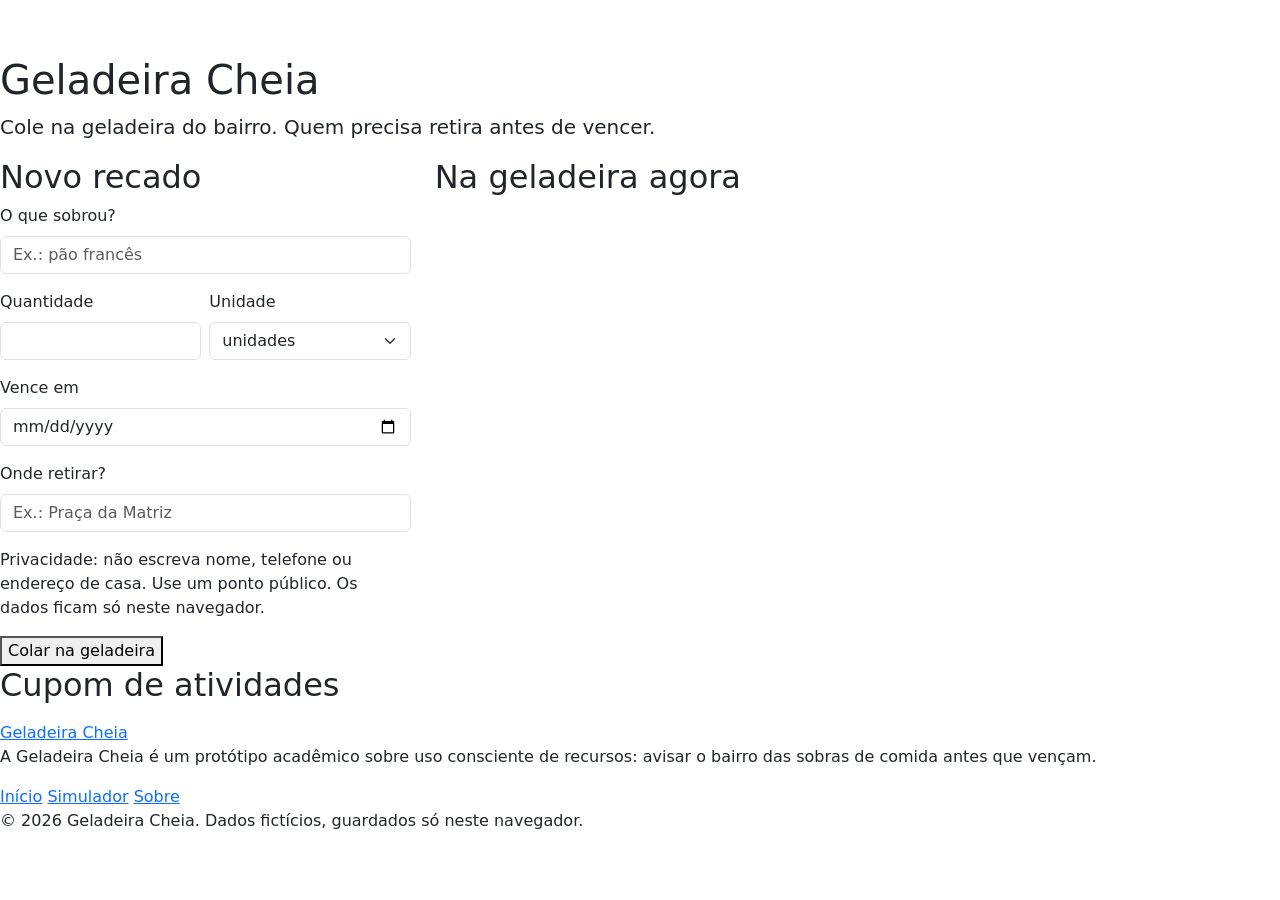
==== Inicio/index.html @ d8ddc0e5 "Estrutura Inicial do projeto" ====
<!DOCTYPE html>
<html lang="pt-BR">

<head>
    <meta charset="UTF-8">
    <meta name="viewport" content="width=device-width, initial-scale=1.0">
    <title>Início | Geladeira Cheia</title>

    <!-- Fontes -->
    <link rel="preconnect" href="https://fonts.googleapis.com">
    <link rel="stylesheet" href="https://fonts.googleapis.com/css2?family=Bricolage+Grotesque:wght@600;800&family=Figtree:wght@400;600;700&display=swap">

    <!-- Bootstrap 5 -->
    <link href="https://cdn.jsdelivr.net/npm/bootstrap@5.3.8/dist/css/bootstrap.min.css" rel="stylesheet">

    <!-- CSS da Geladeira Cheia -->
    <link rel="stylesheet" href="../global.css">
    <link rel="stylesheet" href="style.css">
</head>

<body class="inicio" id="topo">
    <header class="topo">
        <nav class="navbar navbar-expand-lg navbar-dark" aria-label="Principal">
            <div class="container-fluid">
                <a class="navbar-brand" href="../Inicio/index.html">Geladeira Cheia</a>
                <button class="navbar-toggler" type="button" data-bs-toggle="collapse" data-bs-target="#menuGeladeira"
                    aria-controls="menuGeladeira" aria-expanded="false" aria-label="Abrir menu de navegação">
                    <span class="navbar-toggler-icon"></span>
                </button>
                <div class="collapse navbar-collapse" id="menuGeladeira">
                    <div class="navbar-nav">
                        <a class="nav-link" href="../Inicio/index.html" aria-current="page">Início</a>
                        <a class="nav-link" href="../Simulador/Simulador.html">Simulador</a>
                        <a class="nav-link" href="../Sobre/Sobre.html">Sobre</a>
                    </div>
                </div>
            </div>
        </nav>
    </header>

    <main>
        <section class="conteudo">
            <div id="aviso" class="alert alert-danger" role="alert" hidden></div>

            <div class="geladeira">
                <!-- Freezer: título -->
                <section class="freezer" aria-labelledby="titulo">
                    <h1 id="titulo">Geladeira Cheia</h1>
                    <p class="lead">Cole na geladeira do bairro. Quem precisa retira antes de vencer.</p>
                </section>

                <div class="row g-4 corpo">
                    <!-- Formulário: novo recado / editar recado -->
                    <aside class="col-lg-4" aria-labelledby="t-form">
                        <form id="form" class="recado">
                            <h2 id="t-form">Novo recado</h2>
                            <input type="hidden" id="id">
                            <div class="mb-3">
                                <label class="form-label" for="nome">O que sobrou?</label>
                                <input class="form-control" id="nome" type="text" required minlength="3" maxlength="40" pattern="[^&lt;&gt;]{3,40}" placeholder="Ex.: pão francês" autocomplete="off">
                                <div class="erro" id="erro-nome" aria-live="polite"></div>
                            </div>
                            <div class="row g-2 mb-3">
                                <div class="col-6">
                                    <label class="form-label" for="quantidade">Quantidade</label>
                                    <input class="form-control" id="quantidade" type="number" required min="1" max="999" step="1" inputmode="numeric">
                                    <div class="erro" id="erro-quantidade" aria-live="polite"></div>
                                </div>
                                <div class="col-6">
                                    <label class="form-label" for="unidade">Unidade</label>
                                    <select class="form-select" id="unidade" required>
                                        <option value="un">unidades</option>
                                        <option value="kg">kg</option>
                                        <option value="L">litros</option>
                                    </select>
                                    <div class="erro" id="erro-unidade" aria-live="polite"></div>
                                </div>
                            </div>
                            <div class="mb-3">
                                <label class="form-label" for="validade">Vence em</label>
                                <input class="form-control" id="validade" type="date" required>
                                <div class="erro" id="erro-validade" aria-live="polite"></div>
                            </div>
                            <div class="mb-3">
                                <label class="form-label" for="ponto">Onde retirar?</label>
                                <input class="form-control" id="ponto" type="text" required minlength="3" maxlength="60" pattern="[^&lt;&gt;]{3,60}" placeholder="Ex.: Praça da Matriz" autocomplete="off">
                                <div class="erro" id="erro-ponto" aria-live="polite"></div>
                            </div>
                            <p class="privacidade">Privacidade: não escreva nome, telefone ou endereço de casa. Use um ponto público. Os dados ficam só neste navegador.</p>
                            <button class="botao" type="submit" id="salvar">Colar na geladeira</button>
                            <button class="botao-link" type="button" id="cancelar" hidden>Cancelar edição</button>
                        </form>
                    </aside>

                    <!-- Lista de recados -->
                    <section class="col-lg-8" aria-labelledby="t-lista">
                        <h2 id="t-lista">Na geladeira agora <span id="contagem"></span></h2>
                        <div id="lista" class="row g-3"></div>
                        <p id="vazio" hidden>A geladeira está vazia. Cole o primeiro recado.</p>
                    </section>
                </div>
            </div>

            <!-- Painel de registro de atividades -->
            <section class="cupom" aria-labelledby="t-log">
                <h2 id="t-log">Cupom de atividades</h2>
                <ol id="log"></ol>
            </section>
        </section>
    </main>

    <footer class="rodape">
        <div class="rodape-conteudo">
            <a class="rodape-marca" href="../Inicio/index.html">Geladeira Cheia</a>
            <p>A Geladeira Cheia é um protótipo acadêmico sobre uso consciente de recursos: avisar o bairro das sobras de comida antes que vençam.</p>
            <nav class="rodape-nav" aria-label="Rodapé">
                <a href="../Inicio/index.html">Início</a> <a href="../Simulador/Simulador.html">Simulador</a> <a href="../Sobre/Sobre.html">Sobre</a>
            </nav>
            <p class="rodape-copy">&copy; 2026 Geladeira Cheia. Dados fictícios, guardados só neste navegador.</p>
        </div>
    </footer>
    <script src="https://cdn.jsdelivr.net/npm/bootstrap@5.3.8/dist/js/bootstrap.bundle.min.js"></script>
    <script src="../js/geladeira-cheia.js"></script>
    <script src="inicio.js"></script>
</body>

</html>
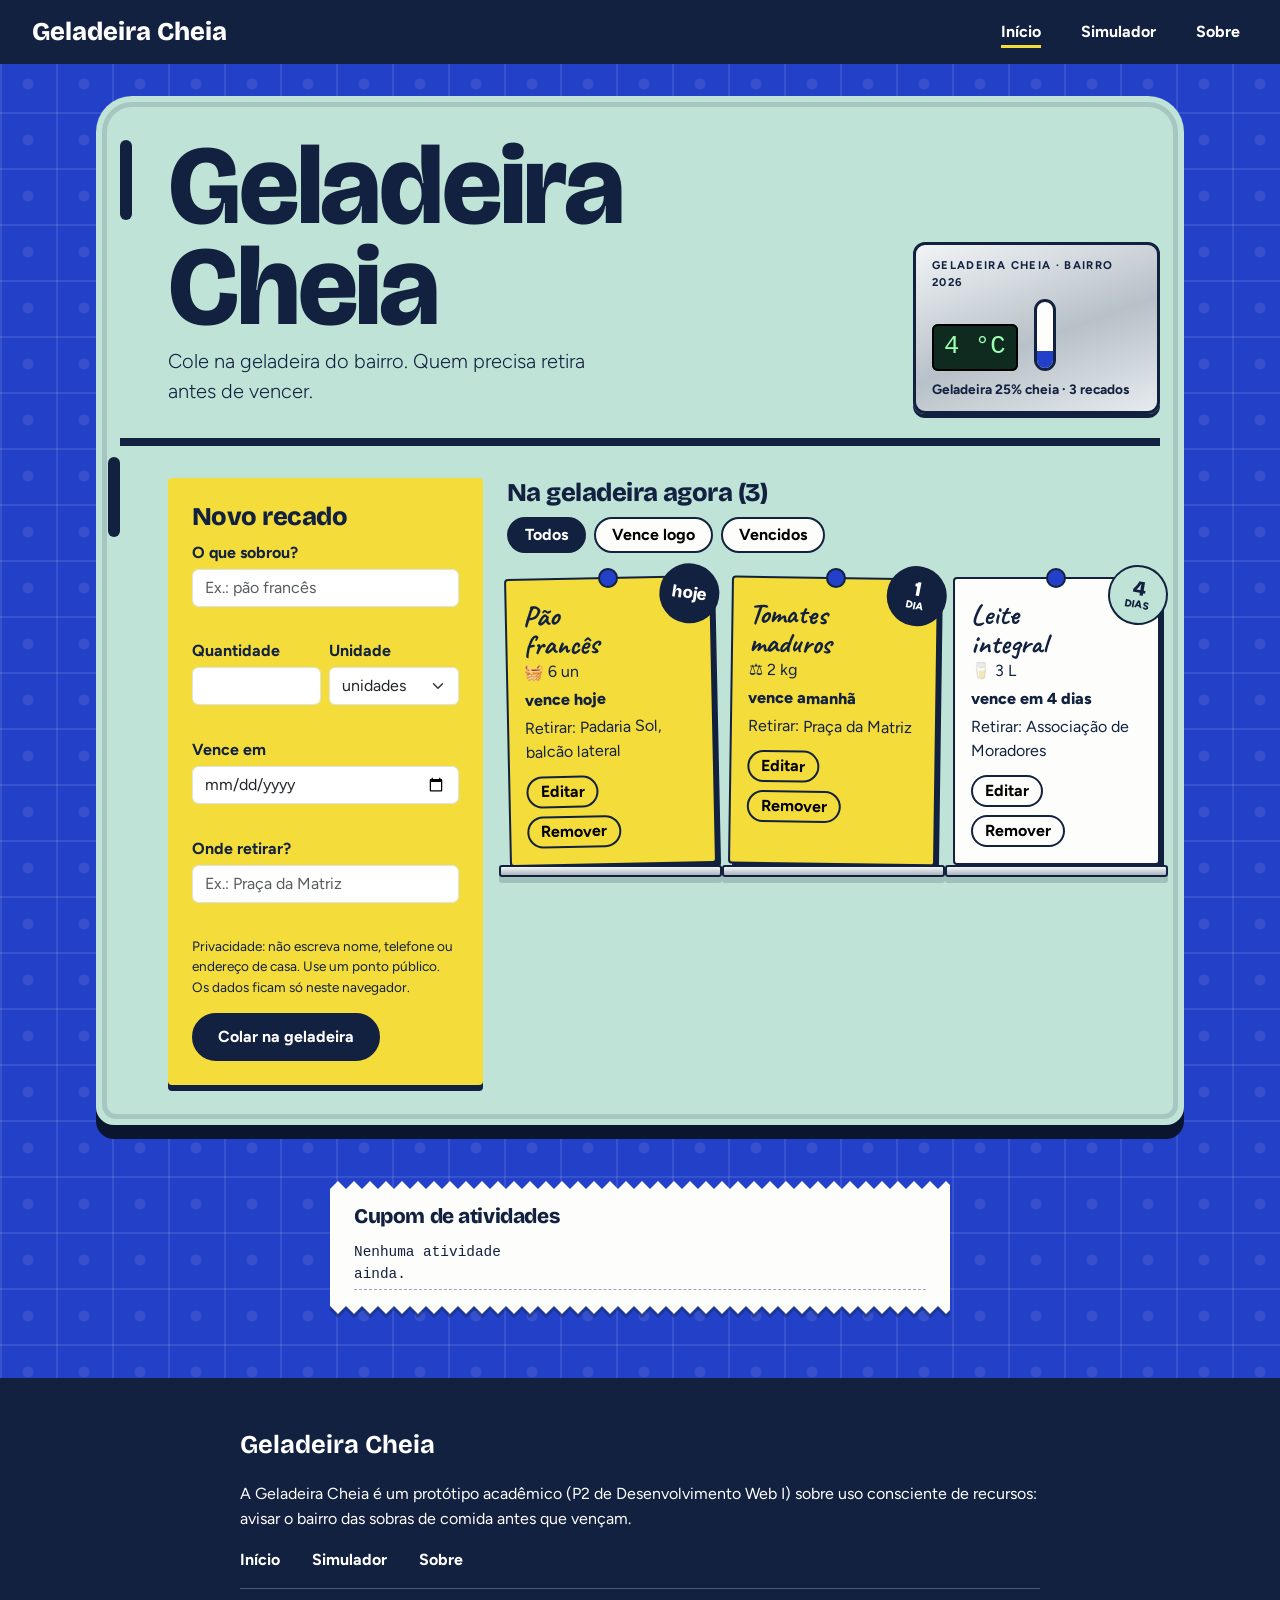
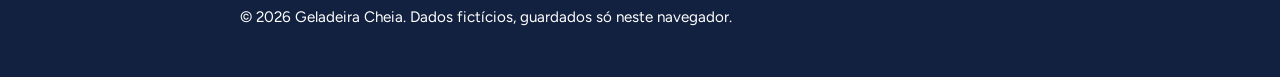
==== commit a4c520e6: "Melhoria no css do site" ====
--- a/Inicio/index.html
+++ b/Inicio/index.html
@@ -8,7 +8,7 @@
 
     <!-- Fontes -->
     <link rel="preconnect" href="https://fonts.googleapis.com">
-    <link rel="stylesheet" href="https://fonts.googleapis.com/css2?family=Bricolage+Grotesque:wght@600;800&family=Figtree:wght@400;600;700&display=swap">
+    <link rel="stylesheet" href="https://fonts.googleapis.com/css2?family=Bricolage+Grotesque:wght@600;800&family=Figtree:wght@400;600;700&family=Caveat:wght@700&display=swap">
 
     <!-- Bootstrap 5 -->
     <link href="https://cdn.jsdelivr.net/npm/bootstrap@5.3.8/dist/css/bootstrap.min.css" rel="stylesheet">
@@ -45,8 +45,20 @@
             <div class="geladeira">
                 <!-- Freezer: título -->
                 <section class="freezer" aria-labelledby="titulo">
-                    <h1 id="titulo">Geladeira Cheia</h1>
-                    <p class="lead">Cole na geladeira do bairro. Quem precisa retira antes de vencer.</p>
+                    <div>
+                        <h1 id="titulo">Geladeira Cheia</h1>
+                        <p class="lead">Cole na geladeira do bairro. Quem precisa retira antes de vencer.</p>
+                    </div>
+
+                    <!-- Painel: plaquinha de metal, mostrador de temperatura (enfeite) e nível da geladeira -->
+                    <div class="painel">
+                        <p class="placa" aria-hidden="true">Geladeira Cheia &middot; Bairro 2026</p>
+                        <div class="painel-corpo">
+                            <p class="lcd" aria-hidden="true">4 &deg;C</p>
+                            <div class="nivel" aria-hidden="true"><div class="nivel-barra" id="nivel-barra"></div></div>
+                        </div>
+                        <p class="nivel-texto" id="nivel-texto" aria-live="polite"></p>
+                    </div>
                 </section>
 
                 <div class="row g-4 corpo">
@@ -95,8 +107,27 @@
                     <!-- Lista de recados -->
                     <section class="col-lg-8" aria-labelledby="t-lista">
                         <h2 id="t-lista">Na geladeira agora <span id="contagem"></span></h2>
+                        <div class="filtros" role="group" aria-label="Filtrar recados">
+                            <button type="button" data-filtro="todos" aria-pressed="true">Todos</button>
+                            <button type="button" data-filtro="logo" aria-pressed="false">Vence logo</button>
+                            <button type="button" data-filtro="vencidos" aria-pressed="false">Vencidos</button>
+                        </div>
                         <div id="lista" class="row g-3"></div>
-                        <p id="vazio" hidden>A geladeira está vazia. Cole o primeiro recado.</p>
+
+                        <!-- Geladeira vazia (desenho em SVG) -->
+                        <div id="vazio" class="vazio" hidden>
+                            <svg viewBox="0 0 140 160" width="140" height="160" aria-hidden="true" focusable="false">
+                                <rect x="30" y="8" width="100" height="144" rx="10" fill="#fdfdfb" stroke="#12213f" stroke-width="4"/>
+                                <path d="M30 8 L6 22 V146 L30 152 Z" fill="#bfe3d6" stroke="#12213f" stroke-width="4" stroke-linejoin="round"/>
+                                <line x1="34" y1="50" x2="126" y2="50" stroke="#12213f" stroke-width="4"/>
+                                <line x1="34" y1="92" x2="126" y2="92" stroke="#12213f" stroke-width="4"/>
+                                <line x1="34" y1="124" x2="126" y2="124" stroke="#12213f" stroke-width="4"/>
+                                <rect x="12" y="62" width="5" height="34" rx="2.5" fill="#12213f"/>
+                                <circle cx="108" cy="26" r="6" fill="#f4dc3b" stroke="#12213f" stroke-width="3"/>
+                            </svg>
+                            <p>A geladeira está vazia. Cole o primeiro recado.</p>
+                        </div>
+                        <p id="vazio-filtro" hidden>Nenhum recado neste filtro.</p>
                     </section>
                 </div>
             </div>
@@ -112,7 +143,7 @@
     <footer class="rodape">
         <div class="rodape-conteudo">
             <a class="rodape-marca" href="../Inicio/index.html">Geladeira Cheia</a>
-            <p>A Geladeira Cheia é um protótipo acadêmico sobre uso consciente de recursos: avisar o bairro das sobras de comida antes que vençam.</p>
+            <p>A Geladeira Cheia é um protótipo acadêmico (P2 de Desenvolvimento Web I) sobre uso consciente de recursos: avisar o bairro das sobras de comida antes que vençam.</p>
             <nav class="rodape-nav" aria-label="Rodapé">
                 <a href="../Inicio/index.html">Início</a> <a href="../Simulador/Simulador.html">Simulador</a> <a href="../Sobre/Sobre.html">Sobre</a>
             </nav>
--- a/global.css
+++ b/global.css
@@ -0,0 +1,260 @@
+/* =====================================================================
+   Geladeira Cheia | Design global
+   Cores, tipografia, espaçamentos, cabeçalho, botões, formulários e rodapé.
+   Cada página só acrescenta o que é específico dela.
+   ===================================================================== */
+
+/* ----------- Cores e medidas -----------
+   Texto escuro (--tinta) sobre claro: mais de 12:1. Branco sobre --tinta: mais de 12:1.
+   O limão (--limao) é fundo de destaque, nunca cor de texto sobre claro. */
+:root {
+    --parede: #2340c8;         /* fundo do site */
+    --esmalte: #bfe3d6;        /* porta da geladeira */
+    --tinta: #12213f;          /* texto, bordas, cabeçalho e rodapé */
+    --limao: #f4dc3b;          /* recados urgentes, bloco do formulário */
+    --papel: #fdfdfb;          /* cartões e folhas */
+    --erro: #b00020;           /* mensagens de erro (4.7:1 sobre o limão) */
+    --titulo: "Bricolage Grotesque", "Arial Black", sans-serif;
+    --texto: "Figtree", system-ui, sans-serif;
+    --manuscrita: "Caveat", "Comic Sans MS", cursive;   /* só no nome do alimento */
+
+    /* Espaçamentos (escala de 8 px): perto = relacionado, longe = separado */
+    --e1: 4px;
+    --e2: 8px;
+    --e3: 12px;
+    --e4: 16px;
+    --e5: 24px;
+    --e6: 32px;
+    --e7: 48px;
+    --e8: 64px;
+
+    --largura: 1120px;         /* largura máxima do conteúdo */
+    --altura-topo: 64px;
+}
+
+/* ----------- Base ----------- */
+html {
+    scroll-behavior: smooth;
+    scroll-padding-top: calc(var(--altura-topo) + 16px);
+}
+
+@media (prefers-reduced-motion: reduce) {
+    html { scroll-behavior: auto; }
+    * { transition: none !important; animation: none !important; }
+}
+
+body {
+    margin: 0;
+    /* Parede de azulejo feita só com CSS: rejunte em linhas e um losango no centro de cada peça */
+    background-color: var(--parede);
+    background-image:
+        radial-gradient(circle at 50% 50%, rgba(255, 255, 255, .09) 0 5px, transparent 6px),
+        linear-gradient(rgba(255, 255, 255, .1) 2px, transparent 2px),
+        linear-gradient(90deg, rgba(255, 255, 255, .1) 2px, transparent 2px);
+    background-size: 56px 56px;
+    color: var(--tinta);
+    font-family: var(--texto);
+    font-size: 1rem;
+    line-height: 1.5;
+}
+
+[hidden] { display: none !important; }
+
+button, input, select, textarea { font-family: inherit; }
+
+img { max-width: 100%; }
+
+h1, h2, h3 {
+    font-family: var(--titulo);
+    font-weight: 800;
+    letter-spacing: -.02em;
+    line-height: 1.2;
+}
+
+/* Texto só para leitores de tela */
+.so-leitor {
+    position: absolute;
+    width: 1px;
+    height: 1px;
+    margin: -1px;
+    padding: 0;
+    overflow: hidden;
+    clip: rect(0, 0, 0, 0);
+    white-space: nowrap;
+    border: 0;
+}
+
+/* Foco visível para quem usa teclado */
+a:focus-visible, button:focus-visible, input:focus-visible,
+select:focus-visible, summary:focus-visible {
+    outline: 3px solid var(--tinta);
+    outline-offset: 2px;
+}
+
+/* ----------- Cabeçalho -----------
+   Marca à esquerda, menu à direita; no celular vira o botão ☰. */
+header.topo {
+    position: sticky;
+    top: 0;
+    z-index: 20;
+    background: var(--tinta);
+}
+
+header.topo .navbar { padding: 0; }
+
+header.topo .container-fluid {
+    max-width: 1440px;
+    min-height: var(--altura-topo);
+    padding: var(--e2) var(--e4);
+    gap: var(--e5);
+}
+
+header.topo .navbar-brand {
+    margin: 0;
+    color: #fff;
+    font-family: var(--titulo);
+    font-size: 1.35rem;
+    font-weight: 800;
+}
+
+header.topo .navbar-nav { gap: var(--e1) var(--e5); }
+header.topo .navbar-collapse { padding: var(--e3) 0 var(--e4); }
+
+.nav-link {
+    padding: var(--e3) var(--e4);
+    color: #fff;
+    font-weight: 700;
+    border-radius: var(--e2);
+    transition: color .2s ease, background-color .2s ease;
+}
+.nav-link:hover,
+.nav-link:focus-visible {
+    color: #fff;
+    text-decoration: underline 2px var(--limao);
+    text-underline-offset: 6px;
+}
+
+/* Página em que a pessoa está */
+.nav-link[aria-current="page"] {
+    color: #fff;
+    text-decoration: underline 3px var(--limao);
+    text-underline-offset: 8px;
+}
+
+header.topo :focus-visible { outline-color: var(--limao); }
+
+/* Desktop: menu em linha, à direita */
+@media (min-width: 992px) {
+    header.topo .container-fluid { padding: var(--e2) var(--e6); }
+    header.topo .navbar-collapse { padding: 0; }
+    header.topo .navbar-nav { flex-direction: row; margin-left: auto; }
+    .nav-link { padding: var(--e2) var(--e3); }
+}
+
+/* ----------- Conteúdo ----------- */
+.conteudo {
+    max-width: var(--largura);
+    margin: 0 auto;
+    padding: var(--e5) var(--e3) var(--e6);
+    box-sizing: border-box;
+}
+
+/* Folha de papel (Simulador e Sobre) */
+.folha {
+    background: var(--papel);
+    border: 3px solid var(--tinta);
+    border-radius: 6px;
+    padding: var(--e5);
+    box-shadow: 6px 6px 0 var(--tinta);
+}
+.folha h1 { margin: 0 0 var(--e3); font-size: clamp(1.8rem, 3vw, 2.5rem); }
+
+/* ----------- Botões ----------- */
+.botao {
+    display: inline-block;
+    padding: var(--e3) var(--e5);
+    background: var(--tinta);
+    color: #fff;
+    font-size: 1rem;
+    font-weight: 700;
+    line-height: 1.25;
+    text-align: center;
+    text-decoration: none;
+    border: 2px solid var(--tinta);
+    border-radius: 2.5rem;
+    cursor: pointer;
+    transition: background-color .2s ease, color .2s ease, transform .2s ease;
+}
+.botao:hover,
+.botao:focus-visible {
+    background: var(--parede);
+    border-color: var(--parede);
+    color: #fff;
+}
+.botao:active { transform: translateY(1px); }
+
+.botao-link {
+    background: none;
+    border: 0;
+    color: var(--tinta);
+    font-weight: 700;
+    text-decoration: underline;
+}
+
+/* ----------- Formulários ----------- */
+.form-label { margin-bottom: var(--e1); font-weight: 700; }
+
+.erro {
+    min-height: 1.2em;
+    color: var(--erro);
+    font-size: .875rem;
+}
+
+.privacidade { font-size: .85rem; }
+
+.form-range { accent-color: var(--parede); }
+
+/* ----------- Rodapé ----------- */
+.rodape {
+    padding: var(--e7) var(--e4);
+    background: var(--tinta);
+    color: #fff;
+}
+.rodape-conteudo {
+    display: flex;
+    flex-direction: column;
+    gap: var(--e4);
+    max-width: 800px;
+    margin: 0 auto;
+}
+.rodape-marca {
+    align-self: flex-start;
+    font-family: var(--titulo);
+    font-size: 1.6rem;
+    font-weight: 800;
+}
+.rodape p { margin: 0; line-height: 1.6; }
+.rodape-nav { display: flex; flex-wrap: wrap; gap: var(--e2) var(--e6); }
+.rodape a {
+    color: #fff;
+    font-weight: 700;
+    text-decoration: none;
+}
+.rodape a:hover,
+.rodape a:focus-visible {
+    text-decoration: underline 2px var(--limao);
+    text-underline-offset: 5px;
+}
+.rodape a:focus-visible { outline-color: #fff; }
+.rodape .rodape-copy {
+    padding-top: var(--e4);
+    border-top: 1px solid rgba(255, 255, 255, .25);
+    font-size: .95rem;
+}
+
+/* ----------- Tablet e computador (Mobile First: o celular é a base) ----------- */
+@media (min-width: 768px) {
+    header.topo .navbar-brand { font-size: 1.6rem; }
+    .conteudo { padding: var(--e6) var(--e4) var(--e7); }
+    .rodape { padding: var(--e7) var(--e6); }
+}
--- a/Inicio/style.css
+++ b/Inicio/style.css
@@ -0,0 +1,304 @@
+/* Página Início - só o que é exclusivo dela.
+   Cores, cabeçalho, botões, formulários e rodapé vêm do global.css */
+
+/* ---- A geladeira: porta de esmalte com dois compartimentos ---- */
+.geladeira {
+  position: relative;
+  padding: var(--e4);
+  background: var(--esmalte);
+  border-radius: 36px 36px 18px 18px;
+  box-shadow: 0 14px 0 #0b1530;
+}
+
+/* Borracha de vedação: aro escuro na borda da porta */
+.geladeira::before {
+  content: "";
+  position: absolute;
+  inset: 6px;
+  border: 5px solid rgba(18, 33, 63, .14);
+  border-radius: 30px 30px 14px 14px;
+  pointer-events: none;
+}
+
+.freezer,
+.corpo {
+  position: relative;
+  padding: var(--e4) 0 var(--e4) var(--e6);
+}
+
+.freezer {
+  display: flex;
+  flex-direction: column;
+  gap: var(--e5);
+  margin-bottom: var(--e4);
+  border-bottom: 8px solid var(--tinta);
+}
+
+/* Puxador de cada porta */
+.freezer::before,
+.corpo::before {
+  content: "";
+  position: absolute;
+  left: 0;
+  top: 1.2rem;
+  width: 12px;
+  height: 5rem;
+  border-radius: 12px;
+  background: var(--tinta);
+}
+
+.freezer h1 {
+  margin: 0 0 var(--e2);
+  font-size: clamp(2.6rem, 13vw, 7rem);
+  line-height: .9;
+}
+
+.freezer .lead { max-width: 34ch; font-size: 1.25rem; }
+
+/* ---- Painel da porta: plaquinha de metal, mostrador e nível ---- */
+.painel {
+  align-self: flex-start;
+  max-width: 100%;
+  padding: var(--e3) var(--e4);
+  background: linear-gradient(160deg, #f1f4f6, #b8c1c8 55%, #e6ebee);
+  border: 3px solid var(--tinta);
+  border-radius: 12px;
+  box-shadow: 0 4px 0 var(--tinta);
+}
+
+.placa {
+  margin: 0 0 var(--e2);
+  font-size: .7rem;
+  font-weight: 700;
+  letter-spacing: .12em;
+  text-transform: uppercase;
+}
+
+.painel-corpo { display: flex; align-items: flex-end; gap: var(--e4); }
+
+/* Mostrador de temperatura (enfeite) */
+.lcd {
+  margin: 0;
+  padding: var(--e1) var(--e3);
+  background: #0f2a1e;
+  color: #9dffb0;
+  font-family: ui-monospace, Consolas, monospace;
+  font-size: 1.6rem;
+  border-radius: 6px;
+  box-shadow: inset 0 0 0 2px #000;
+}
+
+/* Termômetro: enche conforme a geladeira recebe recados */
+.nivel {
+  position: relative;
+  width: 22px;
+  height: 72px;
+  overflow: hidden;
+  background: var(--papel);
+  border: 3px solid var(--tinta);
+  border-radius: 12px;
+}
+
+.nivel-barra {
+  position: absolute;
+  right: 0;
+  bottom: 0;
+  left: 0;
+  height: 0;
+  background: var(--parede);
+  transition: height .6s ease;
+}
+
+.nivel[data-cheia="sim"] .nivel-barra { background: var(--limao); }
+
+.nivel-texto { margin: var(--e2) 0 0; font-size: .85rem; font-weight: 700; }
+
+/* ---- Bloco de recados (formulário) ---- */
+.recado {
+  padding: var(--e5);
+  background: var(--limao);
+  border-radius: 4px;
+  box-shadow: 0 6px 0 var(--tinta);
+}
+
+.recado h2,
+#t-lista { font-size: 1.6rem; }
+
+/* ---- Filtros da lista ---- */
+.filtros { display: flex; flex-wrap: wrap; gap: var(--e2); margin-bottom: var(--e5); }
+.filtros button {
+  padding: var(--e1) var(--e4);
+  background: var(--papel);
+  border: 2px solid var(--tinta);
+  border-radius: 999px;
+  font-weight: 700;
+}
+.filtros button[aria-pressed="true"] { background: var(--tinta); color: #fff; }
+
+/* ---- Prateleira sob cada fileira de etiquetas ---- */
+.prateleira { position: relative; padding-bottom: 12px; }
+.prateleira::after {
+  content: "";
+  position: absolute;
+  right: 0;
+  bottom: 0;
+  left: 0;
+  height: 12px;
+  background: linear-gradient(#f4f7f8, #aab4bb);
+  border: 2px solid var(--tinta);
+  border-radius: 3px;
+  box-shadow: 0 6px 0 rgba(18, 33, 63, .18);
+}
+
+/* ---- Etiquetas presas com ímã ---- */
+.etiqueta {
+  position: relative;
+  height: 100%;
+  padding: 1.4rem var(--e4) var(--e4);
+  background: var(--papel);
+  border: 2px solid var(--tinta);
+  border-radius: 4px;
+  box-shadow: 4px 4px 0 var(--tinta);
+}
+
+.etiqueta::before {
+  content: "";
+  position: absolute;
+  top: -11px;
+  left: 50%;
+  width: 20px;
+  height: 20px;
+  margin-left: -10px;
+  background: var(--parede);
+  border: 2px solid var(--tinta);
+  border-radius: 50%;
+}
+
+/* Nome do alimento em letra de mão */
+.etiqueta h3 {
+  margin: 0;
+  padding-right: 56px;
+  font-family: var(--manuscrita);
+  font-size: 1.8rem;
+  letter-spacing: 0;
+  line-height: 1;
+}
+
+.etiqueta.urgente { background: var(--limao); }
+.etiqueta.vencido {
+  background: repeating-linear-gradient(135deg, #e6e8ef 0 8px, #fff 8px 16px);
+  border-style: dashed;
+}
+
+.col-sm-6:nth-child(3n+1) .etiqueta { transform: rotate(-1.2deg); }
+.col-sm-6:nth-child(3n+2) .etiqueta { transform: rotate(.8deg); }
+
+.prazo { font-weight: 800; }
+
+/* Selo redondo de prazo, como um carimbo no canto */
+.selo {
+  position: absolute;
+  top: -14px;
+  right: -10px;
+  display: flex;
+  flex-direction: column;
+  align-items: center;
+  justify-content: center;
+  width: 60px;
+  height: 60px;
+  background: var(--esmalte);
+  border: 2px solid var(--tinta);
+  border-radius: 50%;
+  font-weight: 800;
+  line-height: 1;
+  text-align: center;
+  transform: rotate(10deg);
+}
+.selo b { font-family: var(--titulo); font-size: 1.3rem; }
+.selo.palavra b { font-size: 1.05rem; }
+.selo small { font-size: .65rem; text-transform: uppercase; }
+.urgente .selo { background: var(--tinta); color: #fff; }
+.vencido .selo { background: #e6e8ef; }
+
+.acoes { display: flex; flex-wrap: wrap; gap: var(--e2); margin-top: var(--e3); }
+.acoes button {
+  padding: 2px var(--e3);
+  background: transparent;
+  border: 2px solid var(--tinta);
+  border-radius: 999px;
+  font-weight: 700;
+}
+.acoes button:hover { background: var(--tinta); color: #fff; }
+
+/* ---- Geladeira vazia ---- */
+.vazio {
+  display: flex;
+  flex-direction: column;
+  align-items: center;
+  gap: var(--e3);
+  padding: var(--e5) 0;
+  text-align: center;
+}
+.vazio p { margin: 0; font-family: var(--manuscrita); font-size: 1.8rem; line-height: 1.1; }
+
+/* ---- Movimento leve (desligado para quem pede menos movimento) ---- */
+@media (prefers-reduced-motion: no-preference) {
+  .nova { animation: colar .55s cubic-bezier(.2, .9, .3, 1.3); }
+  .etiqueta::before { transition: transform .2s ease; }
+  .etiqueta:hover::before { transform: translateY(-2px) rotate(25deg) scale(1.15); }
+
+  @keyframes colar {
+    from { opacity: 0; transform: translateY(-18px) scale(1.08) rotate(-5deg); }
+    to { opacity: 1; transform: none; }
+  }
+}
+
+/* ---- Cupom de atividades (painel de log) com borda serrilhada ---- */
+.cupom {
+  position: relative;
+  max-width: 620px;
+  margin: var(--e8) auto var(--e5);
+  padding: var(--e4) var(--e5);
+  background: var(--papel);
+  font-family: ui-monospace, Consolas, monospace;
+  font-size: .9rem;
+  filter: drop-shadow(0 4px 0 rgba(18, 33, 63, .35));
+}
+.cupom::before,
+.cupom::after {
+  content: "";
+  position: absolute;
+  right: 0;
+  left: 0;
+  height: 8px;
+  background-repeat: repeat-x;
+  background-size: 16px 8px;
+}
+.cupom::before {
+  top: -8px;
+  background-image: url("data:image/svg+xml,%3Csvg xmlns='http://www.w3.org/2000/svg' width='16' height='8' viewBox='0 0 16 8'%3E%3Cpath d='M0 8 L8 0 L16 8 Z' fill='%23fdfdfb'/%3E%3C/svg%3E");
+}
+.cupom::after {
+  bottom: -8px;
+  background-image: url("data:image/svg+xml,%3Csvg xmlns='http://www.w3.org/2000/svg' width='16' height='8' viewBox='0 0 16 8'%3E%3Cpath d='M0 0 L8 8 L16 0 Z' fill='%23fdfdfb'/%3E%3C/svg%3E");
+}
+.cupom h2 { font-size: 1.3rem; }
+.cupom ol { margin: 0; padding: 0; list-style: none; }
+.cupom li {
+  display: grid;
+  grid-template-columns: 1fr;
+  gap: 0 var(--e3);
+  padding: var(--e1) 0;
+  border-bottom: 1px dashed #9aa3b8;
+}
+
+@media (min-width: 576px) {
+  .cupom li { grid-template-columns: 9.5rem 6rem 1fr; }
+}
+
+@media (min-width: 768px) {
+  .geladeira { padding: var(--e5); }
+  .freezer, .corpo { padding-left: var(--e7); }
+  .freezer { flex-direction: row; align-items: flex-end; justify-content: space-between; }
+  .painel { align-self: flex-end; margin-bottom: var(--e2); }
+}
